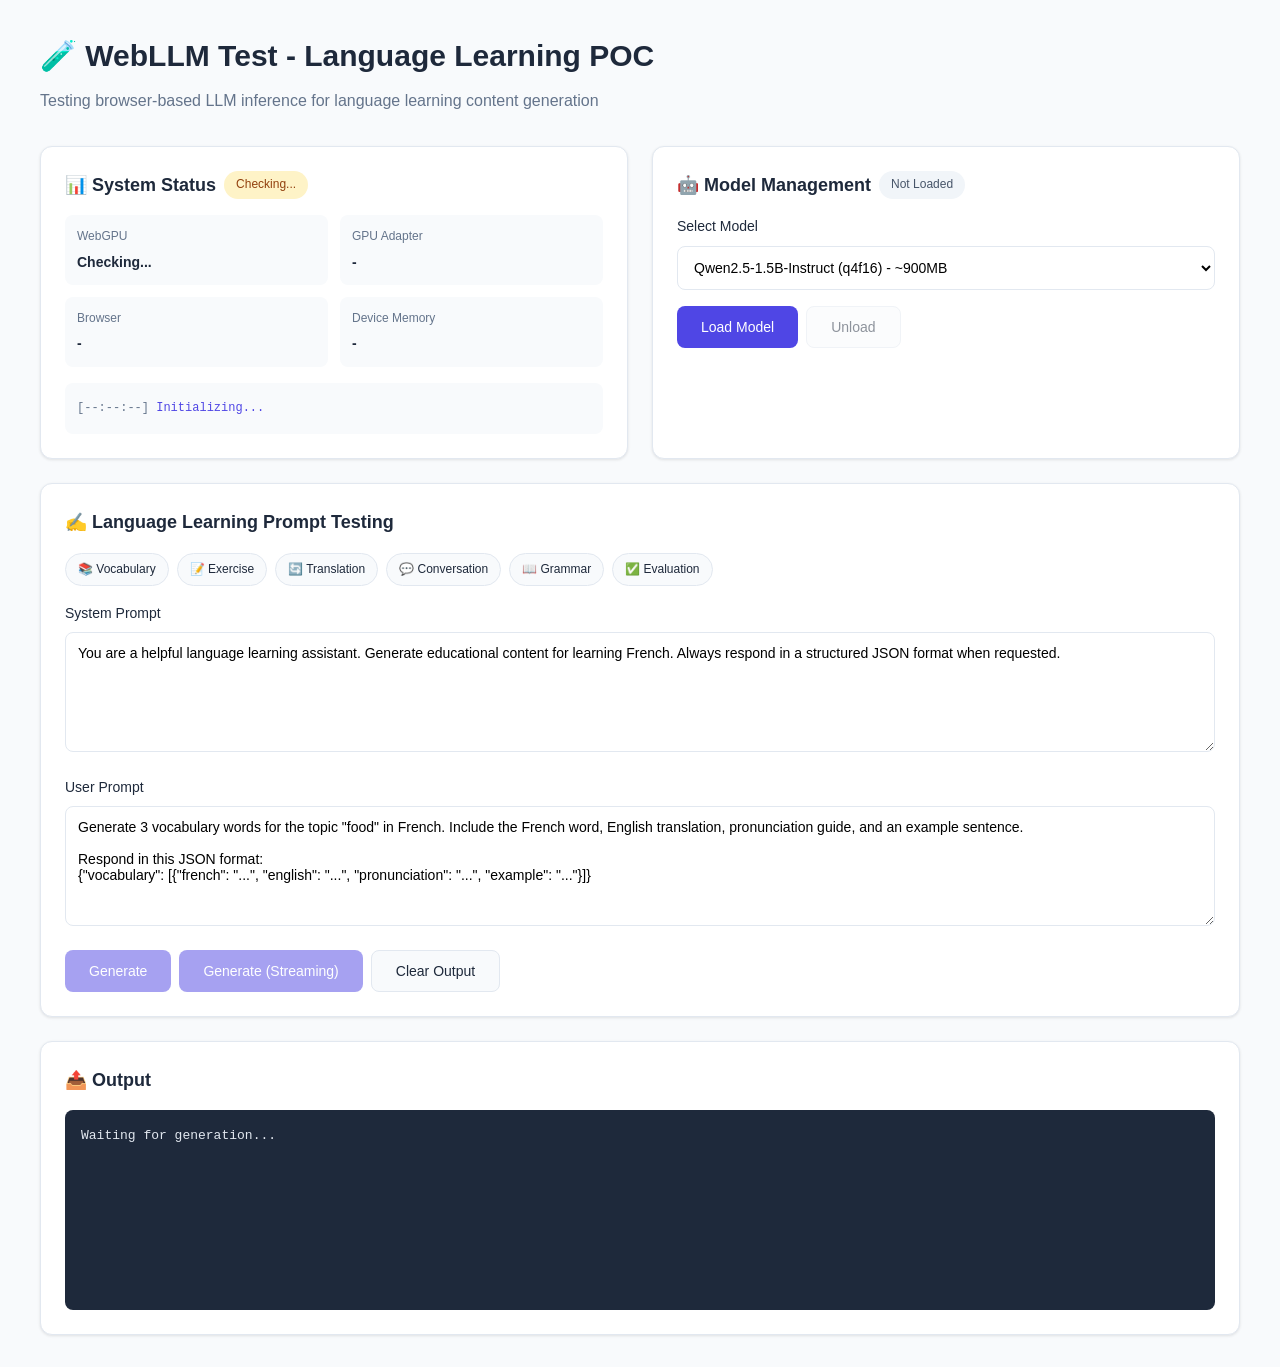
==== poc/browser-ai/webllm-test/index.html @ 746ce960 "Add frontend mode planning" ====
<!DOCTYPE html>
<html lang="en">
<head>
    <meta charset="UTF-8">
    <meta name="viewport" content="width=device-width, initial-scale=1.0">
    <title>WebLLM Test - Language Learning POC</title>
    <style>
        :root {
            --primary: #4f46e5;
            --primary-hover: #4338ca;
            --success: #10b981;
            --warning: #f59e0b;
            --error: #ef4444;
            --bg: #f8fafc;
            --card-bg: #ffffff;
            --text: #1e293b;
            --text-muted: #64748b;
            --border: #e2e8f0;
        }
        
        * {
            box-sizing: border-box;
            margin: 0;
            padding: 0;
        }
        
        body {
            font-family: -apple-system, BlinkMacSystemFont, 'Segoe UI', Roboto, Oxygen, Ubuntu, sans-serif;
            background: var(--bg);
            color: var(--text);
            line-height: 1.6;
            padding: 2rem;
        }
        
        .container {
            max-width: 1200px;
            margin: 0 auto;
        }
        
        h1 {
            font-size: 1.875rem;
            margin-bottom: 0.5rem;
        }
        
        .subtitle {
            color: var(--text-muted);
            margin-bottom: 2rem;
        }
        
        .grid {
            display: grid;
            grid-template-columns: 1fr 1fr;
            gap: 1.5rem;
        }
        
        @media (max-width: 900px) {
            .grid {
                grid-template-columns: 1fr;
            }
        }
        
        .card {
            background: var(--card-bg);
            border-radius: 0.75rem;
            padding: 1.5rem;
            box-shadow: 0 1px 3px rgba(0, 0, 0, 0.1);
            border: 1px solid var(--border);
        }
        
        .card-title {
            font-size: 1.125rem;
            font-weight: 600;
            margin-bottom: 1rem;
            display: flex;
            align-items: center;
            gap: 0.5rem;
        }
        
        .status-badge {
            display: inline-flex;
            align-items: center;
            padding: 0.25rem 0.75rem;
            border-radius: 9999px;
            font-size: 0.75rem;
            font-weight: 500;
        }
        
        .status-badge.loading {
            background: #fef3c7;
            color: #92400e;
        }
        
        .status-badge.ready {
            background: #d1fae5;
            color: #065f46;
        }
        
        .status-badge.error {
            background: #fee2e2;
            color: #991b1b;
        }
        
        .status-badge.not-supported {
            background: #f1f5f9;
            color: #475569;
        }
        
        .info-grid {
            display: grid;
            grid-template-columns: repeat(2, 1fr);
            gap: 0.75rem;
            margin-bottom: 1rem;
        }
        
        .info-item {
            background: var(--bg);
            padding: 0.75rem;
            border-radius: 0.5rem;
        }
        
        .info-label {
            font-size: 0.75rem;
            color: var(--text-muted);
            margin-bottom: 0.25rem;
        }
        
        .info-value {
            font-weight: 600;
            font-size: 0.875rem;
        }
        
        .progress-container {
            margin: 1rem 0;
        }
        
        .progress-bar {
            width: 100%;
            height: 0.5rem;
            background: var(--border);
            border-radius: 9999px;
            overflow: hidden;
        }
        
        .progress-fill {
            height: 100%;
            background: var(--primary);
            transition: width 0.3s ease;
            border-radius: 9999px;
        }
        
        .progress-text {
            font-size: 0.875rem;
            color: var(--text-muted);
            margin-top: 0.5rem;
            text-align: center;
        }
        
        button {
            background: var(--primary);
            color: white;
            border: none;
            padding: 0.75rem 1.5rem;
            border-radius: 0.5rem;
            font-size: 0.875rem;
            font-weight: 500;
            cursor: pointer;
            transition: background 0.2s;
        }
        
        button:hover:not(:disabled) {
            background: var(--primary-hover);
        }
        
        button:disabled {
            opacity: 0.5;
            cursor: not-allowed;
        }
        
        button.secondary {
            background: var(--bg);
            color: var(--text);
            border: 1px solid var(--border);
        }
        
        button.secondary:hover:not(:disabled) {
            background: var(--border);
        }
        
        .button-group {
            display: flex;
            gap: 0.5rem;
            flex-wrap: wrap;
        }
        
        select, textarea {
            width: 100%;
            padding: 0.75rem;
            border: 1px solid var(--border);
            border-radius: 0.5rem;
            font-size: 0.875rem;
            font-family: inherit;
            background: var(--card-bg);
        }
        
        textarea {
            min-height: 120px;
            resize: vertical;
        }
        
        .form-group {
            margin-bottom: 1rem;
        }
        
        .form-group label {
            display: block;
            font-size: 0.875rem;
            font-weight: 500;
            margin-bottom: 0.5rem;
        }
        
        .output-box {
            background: #1e293b;
            color: #e2e8f0;
            padding: 1rem;
            border-radius: 0.5rem;
            font-family: 'Monaco', 'Menlo', monospace;
            font-size: 0.8125rem;
            line-height: 1.6;
            white-space: pre-wrap;
            word-break: break-word;
            max-height: 400px;
            overflow-y: auto;
            min-height: 200px;
        }
        
        .output-box.streaming {
            border: 2px solid var(--primary);
        }
        
        .metrics {
            display: flex;
            gap: 1.5rem;
            margin-top: 1rem;
            padding-top: 1rem;
            border-top: 1px solid var(--border);
            flex-wrap: wrap;
        }
        
        .metric {
            text-align: center;
        }
        
        .metric-value {
            font-size: 1.5rem;
            font-weight: 700;
            color: var(--primary);
        }
        
        .metric-label {
            font-size: 0.75rem;
            color: var(--text-muted);
        }
        
        .prompt-templates {
            display: flex;
            flex-wrap: wrap;
            gap: 0.5rem;
            margin-bottom: 1rem;
        }
        
        .prompt-chip {
            padding: 0.375rem 0.75rem;
            background: var(--bg);
            border: 1px solid var(--border);
            border-radius: 9999px;
            font-size: 0.75rem;
            cursor: pointer;
            transition: all 0.2s;
        }
        
        .prompt-chip:hover {
            background: var(--primary);
            color: white;
            border-color: var(--primary);
        }
        
        .logs {
            font-family: 'Monaco', 'Menlo', monospace;
            font-size: 0.75rem;
            background: var(--bg);
            padding: 0.75rem;
            border-radius: 0.5rem;
            max-height: 200px;
            overflow-y: auto;
            margin-top: 1rem;
        }
        
        .log-entry {
            padding: 0.25rem 0;
            border-bottom: 1px solid var(--border);
        }
        
        .log-entry:last-child {
            border-bottom: none;
        }
        
        .log-time {
            color: var(--text-muted);
        }
        
        .log-info { color: var(--primary); }
        .log-success { color: var(--success); }
        .log-warning { color: var(--warning); }
        .log-error { color: var(--error); }
        
        .full-width {
            grid-column: 1 / -1;
        }
        
        .hidden {
            display: none !important;
        }
    </style>
</head>
<body>
    <div class="container">
        <h1>🧪 WebLLM Test - Language Learning POC</h1>
        <p class="subtitle">Testing browser-based LLM inference for language learning content generation</p>
        
        <div class="grid">
            <!-- System Status Card -->
            <div class="card">
                <div class="card-title">
                    📊 System Status
                    <span id="webgpu-status" class="status-badge loading">Checking...</span>
                </div>
                
                <div class="info-grid">
                    <div class="info-item">
                        <div class="info-label">WebGPU</div>
                        <div class="info-value" id="webgpu-support">Checking...</div>
                    </div>
                    <div class="info-item">
                        <div class="info-label">GPU Adapter</div>
                        <div class="info-value" id="gpu-adapter">-</div>
                    </div>
                    <div class="info-item">
                        <div class="info-label">Browser</div>
                        <div class="info-value" id="browser-info">-</div>
                    </div>
                    <div class="info-item">
                        <div class="info-label">Device Memory</div>
                        <div class="info-value" id="device-memory">-</div>
                    </div>
                </div>
                
                <div class="logs" id="logs">
                    <div class="log-entry"><span class="log-time">[--:--:--]</span> <span class="log-info">Initializing...</span></div>
                </div>
            </div>
            
            <!-- Model Management Card -->
            <div class="card">
                <div class="card-title">
                    🤖 Model Management
                    <span id="model-status" class="status-badge not-supported">Not Loaded</span>
                </div>
                
                <div class="form-group">
                    <label for="model-select">Select Model</label>
                    <select id="model-select">
                        <option value="Qwen2.5-1.5B-Instruct-q4f16_1-MLC">Qwen2.5-1.5B-Instruct (q4f16) - ~900MB</option>
                        <option value="Qwen2.5-0.5B-Instruct-q4f16_1-MLC">Qwen2.5-0.5B-Instruct (q4f16) - ~400MB</option>
                        <option value="SmolLM2-1.7B-Instruct-q4f16_1-MLC">SmolLM2-1.7B-Instruct (q4f16) - ~1GB</option>
                        <option value="Phi-3.5-mini-instruct-q4f16_1-MLC">Phi-3.5-mini-instruct (q4f16) - ~2.2GB</option>
                        <option value="gemma-2-2b-it-q4f16_1-MLC">Gemma-2-2B-IT (q4f16) - ~1.5GB</option>
                    </select>
                </div>
                
                <div class="progress-container" id="download-progress-container" style="display: none;">
                    <div class="progress-bar">
                        <div class="progress-fill" id="download-progress" style="width: 0%"></div>
                    </div>
                    <div class="progress-text" id="download-text">Preparing download...</div>
                </div>
                
                <div class="button-group">
                    <button id="load-btn" onclick="loadModel()">Load Model</button>
                    <button id="unload-btn" class="secondary" onclick="unloadModel()" disabled>Unload</button>
                </div>
            </div>
            
            <!-- Prompt Testing Card -->
            <div class="card full-width">
                <div class="card-title">✍️ Language Learning Prompt Testing</div>
                
                <div class="prompt-templates">
                    <span class="prompt-chip" onclick="setPrompt('vocabulary')">📚 Vocabulary</span>
                    <span class="prompt-chip" onclick="setPrompt('exercise')">📝 Exercise</span>
                    <span class="prompt-chip" onclick="setPrompt('translation')">🔄 Translation</span>
                    <span class="prompt-chip" onclick="setPrompt('conversation')">💬 Conversation</span>
                    <span class="prompt-chip" onclick="setPrompt('grammar')">📖 Grammar</span>
                    <span class="prompt-chip" onclick="setPrompt('evaluation')">✅ Evaluation</span>
                </div>
                
                <div class="form-group">
                    <label for="system-prompt">System Prompt</label>
                    <textarea id="system-prompt" placeholder="Enter system prompt...">You are a helpful language learning assistant. Generate educational content for learning French. Always respond in a structured JSON format when requested.</textarea>
                </div>
                
                <div class="form-group">
                    <label for="user-prompt">User Prompt</label>
                    <textarea id="user-prompt" placeholder="Enter user prompt...">Generate 3 vocabulary words for the topic "food" in French. Include the French word, English translation, pronunciation guide, and an example sentence.

Respond in this JSON format:
{"vocabulary": [{"french": "...", "english": "...", "pronunciation": "...", "example": "..."}]}</textarea>
                </div>
                
                <div class="button-group">
                    <button id="generate-btn" onclick="generate()" disabled>Generate</button>
                    <button id="stream-btn" onclick="generateStream()" disabled>Generate (Streaming)</button>
                    <button class="secondary" onclick="clearOutput()">Clear Output</button>
                </div>
            </div>
            
            <!-- Output Card -->
            <div class="card full-width">
                <div class="card-title">
                    📤 Output
                    <span id="output-status" class="status-badge" style="display: none;">Generating...</span>
                </div>
                
                <div class="output-box" id="output">Waiting for generation...</div>
                
                <div class="metrics" id="metrics" style="display: none;">
                    <div class="metric">
                        <div class="metric-value" id="metric-tokens">-</div>
                        <div class="metric-label">Tokens Generated</div>
                    </div>
                    <div class="metric">
                        <div class="metric-value" id="metric-time">-</div>
                        <div class="metric-label">Time (ms)</div>
                    </div>
                    <div class="metric">
                        <div class="metric-value" id="metric-speed">-</div>
                        <div class="metric-label">Tokens/sec</div>
                    </div>
                    <div class="metric">
                        <div class="metric-value" id="metric-first">-</div>
                        <div class="metric-label">First Token (ms)</div>
                    </div>
                </div>
            </div>
        </div>
    </div>

    <!-- WebLLM Script (loaded from CDN) -->
    <script type="module">
        import * as webllm from 'https://esm.run/@mlc-ai/web-llm';
        
        // Make webllm available globally
        window.webllm = webllm;
        window.engine = null;
        
        // Prompt templates for language learning
        window.promptTemplates = {
            vocabulary: {
                system: 'You are a helpful language learning assistant. Generate vocabulary content for learning French. Always respond in valid JSON format.',
                user: `Generate 5 vocabulary words for the topic "kitchen items" in French.

For each word include: French word, English translation, pronunciation guide (IPA), gender (m/f), and an example sentence.

Respond ONLY with this JSON format:
{"vocabulary": [{"french": "...", "english": "...", "pronunciation": "...", "gender": "...", "example": "..."}]}`
            },
            exercise: {
                system: 'You are a language learning exercise generator. Create fill-in-the-blank exercises for French learners at A2 level. Respond only in valid JSON.',
                user: `Create 3 fill-in-the-blank exercises about French past tense (passé composé).

Each exercise should have a sentence with one blank (marked with ___), the correct answer, and a hint.

Respond ONLY with this JSON format:
{"exercises": [{"sentence": "Hier, j'___ un film.", "answer": "ai regardé", "hint": "regarder (to watch)"}]}`
            },
            translation: {
                system: 'You are a translation assistant for language learners. Provide translations with explanations.',
                user: `Translate these 3 English sentences to French and explain any grammar points:

1. "I have been living in Paris for two years."
2. "If I had known, I would have come."
3. "She wants me to help her."

Respond in JSON format:
{"translations": [{"english": "...", "french": "...", "explanation": "..."}]}`
            },
            conversation: {
                system: 'You are a French conversation tutor. Create realistic dialogue scenarios for practice.',
                user: `Create a short conversation (4-6 exchanges) between a customer and a waiter at a French restaurant.

Include both French dialogue and English translations.

Respond in JSON format:
{"scenario": "At a restaurant", "dialogue": [{"speaker": "Waiter", "french": "...", "english": "..."}]}`
            },
            grammar: {
                system: 'You are a French grammar teacher. Explain grammar concepts clearly with examples.',
                user: `Explain the difference between "passé composé" and "imparfait" in French.

Provide:
1. Brief explanation of each tense
2. When to use each
3. 2 example sentences for each

Respond in JSON format:
{"topic": "...", "explanation": {...}, "examples": [...]}`
            },
            evaluation: {
                system: 'You are a language learning evaluator. Assess student responses and provide feedback.',
                user: `Evaluate this student's French translation:

Original English: "I would like to buy some bread"
Student's answer: "Je voudrais achete du pain"
Correct answer: "Je voudrais acheter du pain"

Provide:
1. Score (0-100)
2. Whether it's correct
3. Specific feedback on errors
4. Tips for improvement

Respond in JSON format:
{"score": 85, "correct": false, "feedback": "...", "tips": ["..."]}`
            }
        };
        
        // Initialize on page load
        document.addEventListener('DOMContentLoaded', async () => {
            await checkSystemCapabilities();
        });
    </script>
    
    <script>
        // Logging utility
        function log(message, type = 'info') {
            const logs = document.getElementById('logs');
            const time = new Date().toLocaleTimeString();
            const entry = document.createElement('div');
            entry.className = 'log-entry';
            entry.innerHTML = `<span class="log-time">[${time}]</span> <span class="log-${type}">${message}</span>`;
            logs.appendChild(entry);
            logs.scrollTop = logs.scrollHeight;
            console.log(`[${type.toUpperCase()}] ${message}`);
        }
        
        // Check system capabilities
        async function checkSystemCapabilities() {
            log('Checking system capabilities...');
            
            // Browser info
            const browserInfo = navigator.userAgent.match(/(Chrome|Firefox|Safari|Edge)\/[\d.]+/)?.[0] || 'Unknown';
            document.getElementById('browser-info').textContent = browserInfo;
            
            // Device memory
            const memory = navigator.deviceMemory;
            document.getElementById('device-memory').textContent = memory ? `${memory} GB` : 'Unknown';
            
            // Check WebGPU
            if (!navigator.gpu) {
                document.getElementById('webgpu-support').textContent = 'Not Available';
                document.getElementById('webgpu-status').textContent = 'Not Supported';
                document.getElementById('webgpu-status').className = 'status-badge error';
                log('WebGPU is not available in this browser', 'error');
                return;
            }
            
            try {
                const adapter = await navigator.gpu.requestAdapter();
                if (!adapter) {
                    throw new Error('No GPU adapter found');
                }
                
                const adapterInfo = await adapter.requestAdapterInfo();
                document.getElementById('webgpu-support').textContent = 'Available ✓';
                document.getElementById('gpu-adapter').textContent = adapterInfo.description || adapterInfo.vendor || 'Unknown GPU';
                document.getElementById('webgpu-status').textContent = 'Ready';
                document.getElementById('webgpu-status').className = 'status-badge ready';
                
                log(`WebGPU available: ${adapterInfo.description || adapterInfo.vendor}`, 'success');
                
            } catch (e) {
                document.getElementById('webgpu-support').textContent = 'Error';
                document.getElementById('webgpu-status').textContent = 'Error';
                document.getElementById('webgpu-status').className = 'status-badge error';
                log(`WebGPU error: ${e.message}`, 'error');
            }
        }
        
        // Load model
        async function loadModel() {
            const modelId = document.getElementById('model-select').value;
            const loadBtn = document.getElementById('load-btn');
            const unloadBtn = document.getElementById('unload-btn');
            const generateBtn = document.getElementById('generate-btn');
            const streamBtn = document.getElementById('stream-btn');
            const progressContainer = document.getElementById('download-progress-container');
            const progressFill = document.getElementById('download-progress');
            const progressText = document.getElementById('download-text');
            const modelStatus = document.getElementById('model-status');
            
            loadBtn.disabled = true;
            progressContainer.style.display = 'block';
            modelStatus.textContent = 'Loading...';
            modelStatus.className = 'status-badge loading';
            
            log(`Loading model: ${modelId}...`);
            
            try {
                const initProgressCallback = (progress) => {
                    const percentage = Math.round(progress.progress * 100);
                    progressFill.style.width = `${percentage}%`;
                    progressText.textContent = progress.text || `Loading... ${percentage}%`;
                    
                    if (progress.text) {
                        log(progress.text);
                    }
                };
                
                window.engine = await window.webllm.CreateMLCEngine(modelId, {
                    initProgressCallback
                });
                
                modelStatus.textContent = 'Ready';
                modelStatus.className = 'status-badge ready';
                unloadBtn.disabled = false;
                generateBtn.disabled = false;
                streamBtn.disabled = false;
                
                log(`Model loaded successfully: ${modelId}`, 'success');
                
            } catch (e) {
                modelStatus.textContent = 'Error';
                modelStatus.className = 'status-badge error';
                log(`Failed to load model: ${e.message}`, 'error');
                loadBtn.disabled = false;
            }
            
            progressContainer.style.display = 'none';
        }
        
        // Unload model
        async function unloadModel() {
            if (window.engine) {
                await window.engine.unload();
                window.engine = null;
                
                document.getElementById('model-status').textContent = 'Not Loaded';
                document.getElementById('model-status').className = 'status-badge not-supported';
                document.getElementById('unload-btn').disabled = true;
                document.getElementById('generate-btn').disabled = true;
                document.getElementById('stream-btn').disabled = true;
                document.getElementById('load-btn').disabled = false;
                
                log('Model unloaded', 'info');
            }
        }
        
        // Set prompt template
        function setPrompt(templateName) {
            const template = window.promptTemplates[templateName];
            if (template) {
                document.getElementById('system-prompt').value = template.system;
                document.getElementById('user-prompt').value = template.user;
                log(`Loaded prompt template: ${templateName}`);
            }
        }
        
        // Generate (non-streaming)
        async function generate() {
            if (!window.engine) {
                log('Model not loaded', 'error');
                return;
            }
            
            const systemPrompt = document.getElementById('system-prompt').value;
            const userPrompt = document.getElementById('user-prompt').value;
            const output = document.getElementById('output');
            const outputStatus = document.getElementById('output-status');
            const metrics = document.getElementById('metrics');
            
            output.textContent = 'Generating...';
            output.classList.remove('streaming');
            outputStatus.style.display = 'inline-flex';
            outputStatus.textContent = 'Generating...';
            outputStatus.className = 'status-badge loading';
            metrics.style.display = 'none';
            
            document.getElementById('generate-btn').disabled = true;
            document.getElementById('stream-btn').disabled = true;
            
            log('Starting generation...');
            const startTime = performance.now();
            
            try {
                const response = await window.engine.chat.completions.create({
                    messages: [
                        { role: 'system', content: systemPrompt },
                        { role: 'user', content: userPrompt }
                    ],
                    max_tokens: 1024,
                    temperature: 0.7
                });
                
                const endTime = performance.now();
                const totalTime = Math.round(endTime - startTime);
                const text = response.choices[0].message.content;
                const tokens = response.usage?.completion_tokens || text.split(/\s+/).length;
                const tokensPerSec = (tokens / (totalTime / 1000)).toFixed(1);
                
                output.textContent = text;
                outputStatus.textContent = 'Complete';
                outputStatus.className = 'status-badge ready';
                
                // Show metrics
                metrics.style.display = 'flex';
                document.getElementById('metric-tokens').textContent = tokens;
                document.getElementById('metric-time').textContent = totalTime;
                document.getElementById('metric-speed').textContent = tokensPerSec;
                document.getElementById('metric-first').textContent = '-';
                
                log(`Generation complete: ${tokens} tokens in ${totalTime}ms (${tokensPerSec} tok/s)`, 'success');
                
            } catch (e) {
                output.textContent = `Error: ${e.message}`;
                outputStatus.textContent = 'Error';
                outputStatus.className = 'status-badge error';
                log(`Generation failed: ${e.message}`, 'error');
            }
            
            document.getElementById('generate-btn').disabled = false;
            document.getElementById('stream-btn').disabled = false;
        }
        
        // Generate (streaming)
        async function generateStream() {
            if (!window.engine) {
                log('Model not loaded', 'error');
                return;
            }
            
            const systemPrompt = document.getElementById('system-prompt').value;
            const userPrompt = document.getElementById('user-prompt').value;
            const output = document.getElementById('output');
            const outputStatus = document.getElementById('output-status');
            const metrics = document.getElementById('metrics');
            
            output.textContent = '';
            output.classList.add('streaming');
            outputStatus.style.display = 'inline-flex';
            outputStatus.textContent = 'Streaming...';
            outputStatus.className = 'status-badge loading';
            metrics.style.display = 'none';
            
            document.getElementById('generate-btn').disabled = true;
            document.getElementById('stream-btn').disabled = true;
            
            log('Starting streaming generation...');
            const startTime = performance.now();
            let firstTokenTime = null;
            let tokenCount = 0;
            
            try {
                const stream = await window.engine.chat.completions.create({
                    messages: [
                        { role: 'system', content: systemPrompt },
                        { role: 'user', content: userPrompt }
                    ],
                    max_tokens: 1024,
                    temperature: 0.7,
                    stream: true
                });
                
                for await (const chunk of stream) {
                    const delta = chunk.choices[0]?.delta?.content || '';
                    if (delta) {
                        if (firstTokenTime === null) {
                            firstTokenTime = performance.now() - startTime;
                        }
                        output.textContent += delta;
                        tokenCount++;
                    }
                }
                
                const endTime = performance.now();
                const totalTime = Math.round(endTime - startTime);
                const tokensPerSec = (tokenCount / (totalTime / 1000)).toFixed(1);
                
                output.classList.remove('streaming');
                outputStatus.textContent = 'Complete';
                outputStatus.className = 'status-badge ready';
                
                // Show metrics
                metrics.style.display = 'flex';
                document.getElementById('metric-tokens').textContent = tokenCount;
                document.getElementById('metric-time').textContent = totalTime;
                document.getElementById('metric-speed').textContent = tokensPerSec;
                document.getElementById('metric-first').textContent = Math.round(firstTokenTime || 0);
                
                log(`Streaming complete: ${tokenCount} chunks in ${totalTime}ms (${tokensPerSec} tok/s, first token: ${Math.round(firstTokenTime || 0)}ms)`, 'success');
                
            } catch (e) {
                output.textContent = `Error: ${e.message}`;
                output.classList.remove('streaming');
                outputStatus.textContent = 'Error';
                outputStatus.className = 'status-badge error';
                log(`Streaming failed: ${e.message}`, 'error');
            }
            
            document.getElementById('generate-btn').disabled = false;
            document.getElementById('stream-btn').disabled = false;
        }
        
        // Clear output
        function clearOutput() {
            document.getElementById('output').textContent = 'Waiting for generation...';
            document.getElementById('output').classList.remove('streaming');
            document.getElementById('output-status').style.display = 'none';
            document.getElementById('metrics').style.display = 'none';
        }
    </script>
</body>
</html>
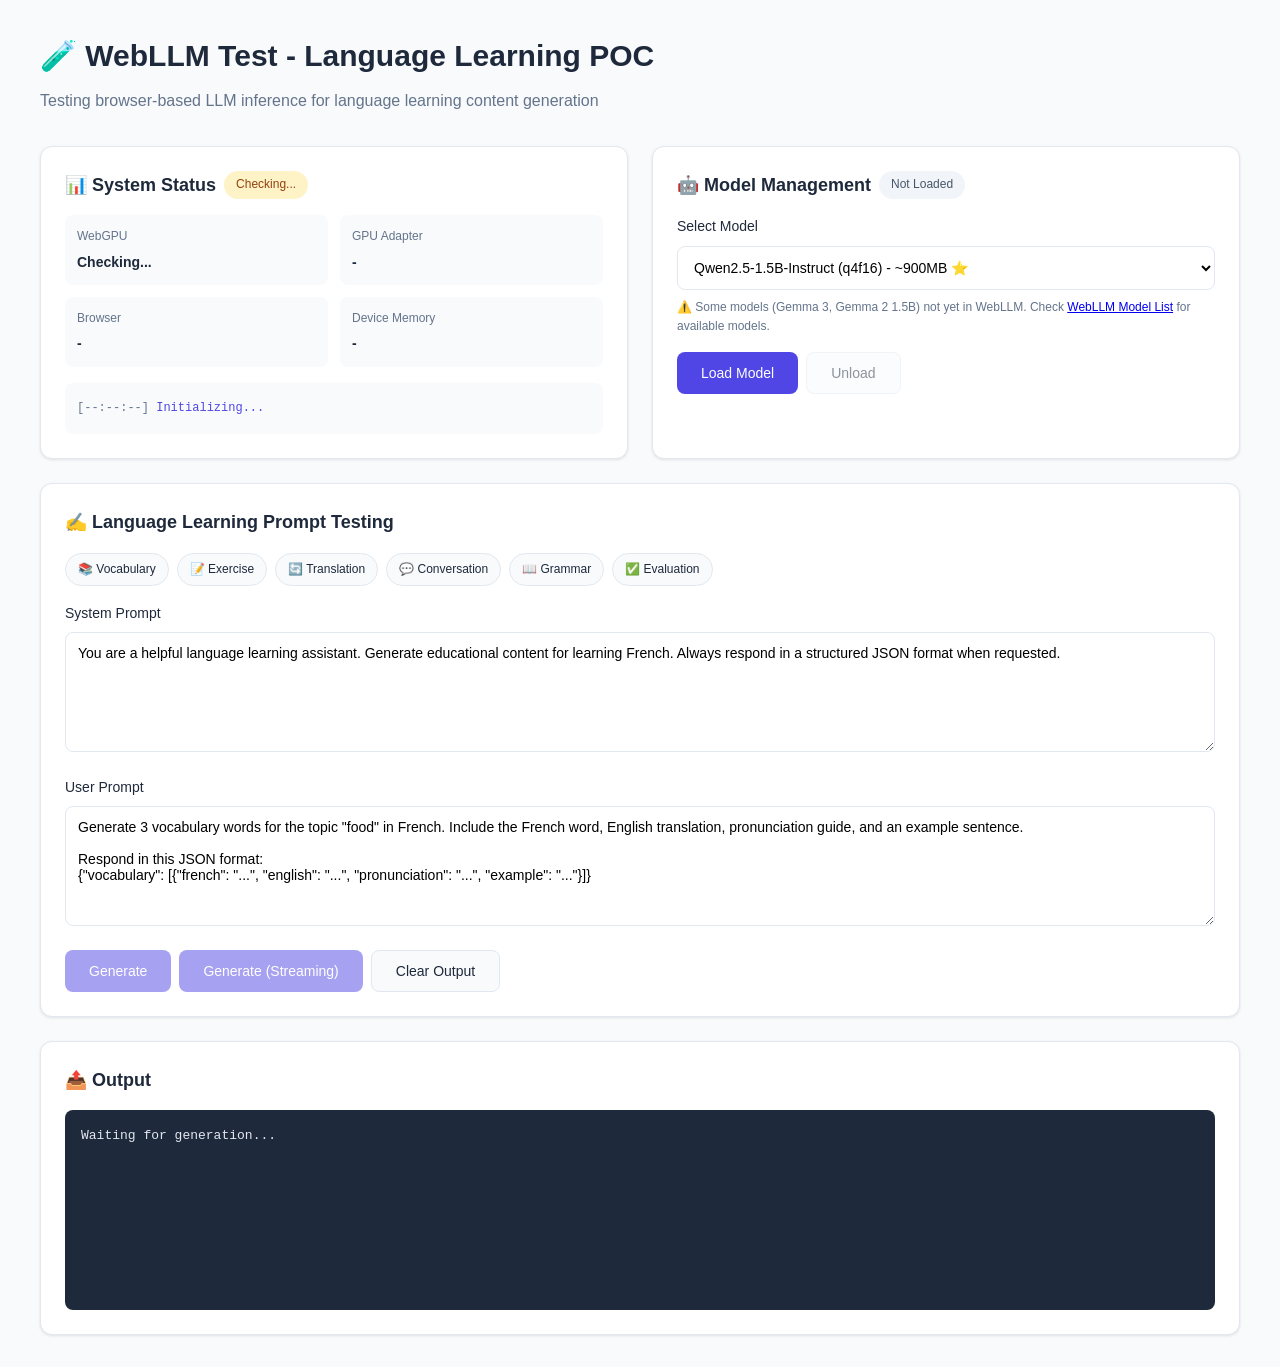
==== commit 5e3c1e99: "Document web llm findings" ====
--- a/poc/browser-ai/webllm-test/index.html
+++ b/poc/browser-ai/webllm-test/index.html
@@ -369,12 +369,26 @@
                 <div class="form-group">
                     <label for="model-select">Select Model</label>
                     <select id="model-select">
-                        <option value="Qwen2.5-1.5B-Instruct-q4f16_1-MLC">Qwen2.5-1.5B-Instruct (q4f16) - ~900MB</option>
-                        <option value="Qwen2.5-0.5B-Instruct-q4f16_1-MLC">Qwen2.5-0.5B-Instruct (q4f16) - ~400MB</option>
-                        <option value="SmolLM2-1.7B-Instruct-q4f16_1-MLC">SmolLM2-1.7B-Instruct (q4f16) - ~1GB</option>
-                        <option value="Phi-3.5-mini-instruct-q4f16_1-MLC">Phi-3.5-mini-instruct (q4f16) - ~2.2GB</option>
-                        <option value="gemma-2-2b-it-q4f16_1-MLC">Gemma-2-2B-IT (q4f16) - ~1.5GB</option>
+                        <optgroup label="Smaller Models (Firefox-friendly)">
+                            <option value="Qwen2.5-0.5B-Instruct-q4f16_1-MLC">Qwen2.5-0.5B-Instruct (q4f16) - ~400MB</option>
+                            <option value="SmolLM2-360M-Instruct-q4f16_1-MLC">SmolLM2-360M-Instruct (q4f16) - ~250MB</option>
+                        </optgroup>
+                        <optgroup label="Medium Models (~1-2B)">
+                            <option value="Qwen2.5-1.5B-Instruct-q4f16_1-MLC" selected>Qwen2.5-1.5B-Instruct (q4f16) - ~900MB ⭐</option>
+                            <option value="Qwen3-1.7B-q4f16_1-MLC">Qwen3-1.7B (q4f16) - ~1GB</option>
+                            <option value="Llama-3.2-1B-Instruct-q4f16_1-MLC">Llama-3.2-1B-Instruct (q4f16) - ~800MB</option>
+                            <option value="gemma-2-2b-it-q4f16_1-MLC">Gemma-2-2B-IT (q4f16) - ~1.5GB</option>
+                            <option value="SmolLM2-1.7B-Instruct-q4f16_1-MLC">SmolLM2-1.7B-Instruct (q4f16) - ~1GB</option>
+                        </optgroup>
+                        <optgroup label="Larger Models (Chrome recommended)">
+                            <option value="Llama-3.2-3B-Instruct-q4f16_1-MLC">Llama-3.2-3B-Instruct (q4f16) - ~2GB</option>
+                            <option value="Phi-3.5-mini-instruct-q4f16_1-MLC">Phi-3.5-mini-instruct (q4f16) - ~2.2GB</option>
+                        </optgroup>
                     </select>
+                    <p style="font-size: 0.75rem; color: var(--text-muted); margin-top: 0.5rem;">
+                        ⚠️ Some models (Gemma 3, Gemma 2 1.5B) not yet in WebLLM. Check 
+                        <a href="https://mlc.ai/web-llm/#702-models" target="_blank">WebLLM Model List</a> for available models.
+                    </p>
                 </div>
                 
                 <div class="progress-container" id="download-progress-container" style="display: none;">
@@ -579,7 +593,16 @@
                     throw new Error('No GPU adapter found');
                 }
                 
-                const adapterInfo = await adapter.requestAdapterInfo();
+                // Handle different WebGPU implementations - some use requestAdapterInfo(), others have adapter.info
+                let adapterInfo;
+                if (typeof adapter.requestAdapterInfo === 'function') {
+                    adapterInfo = await adapter.requestAdapterInfo();
+                } else if (adapter.info) {
+                    adapterInfo = adapter.info;
+                } else {
+                    adapterInfo = { description: 'Unknown', vendor: 'Unknown' };
+                }
+                
                 document.getElementById('webgpu-support').textContent = 'Available ✓';
                 document.getElementById('gpu-adapter').textContent = adapterInfo.description || adapterInfo.vendor || 'Unknown GPU';
                 document.getElementById('webgpu-status').textContent = 'Ready';
